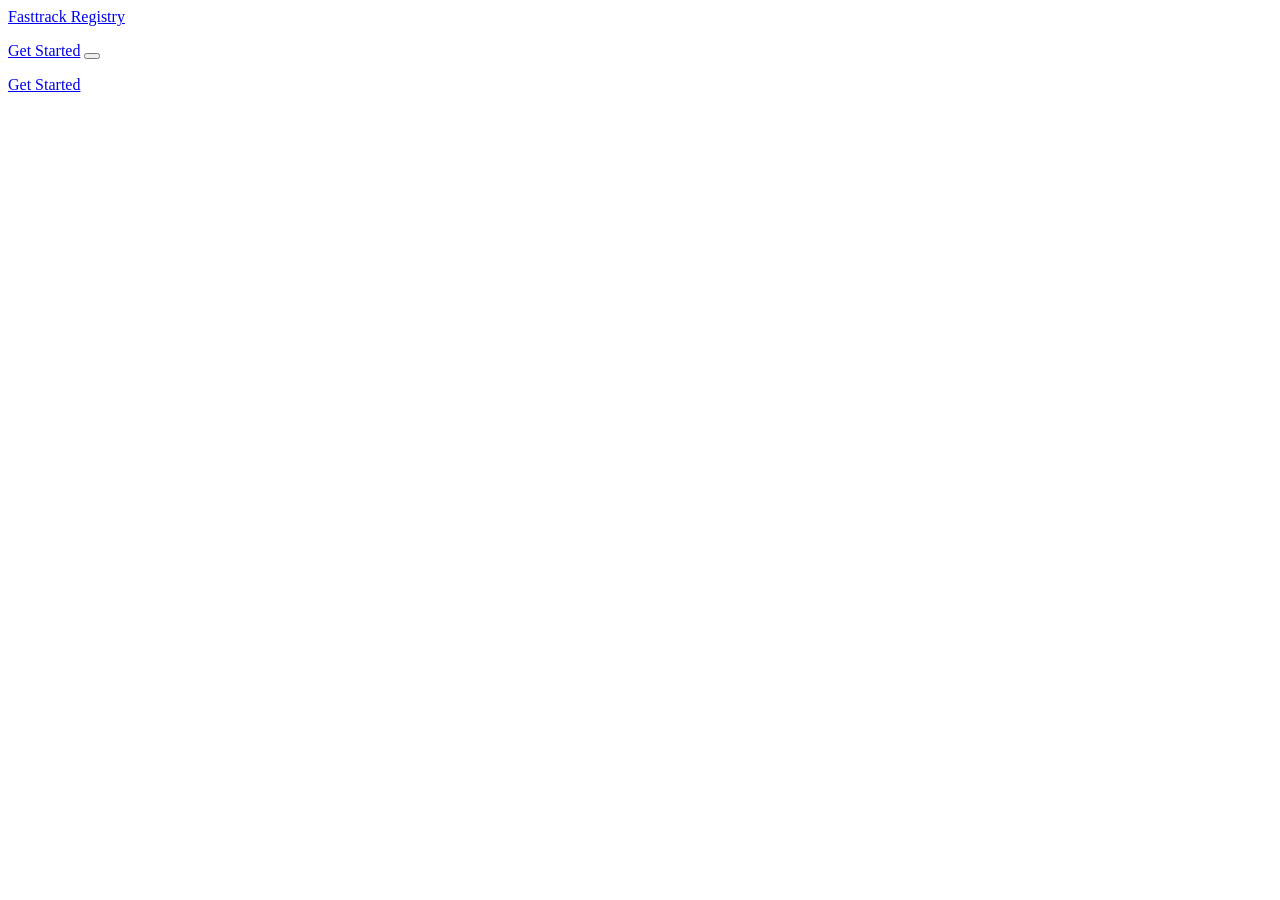
==== index.html @ fa268367 "Add files via upload" ====
<!DOCTYPE html>
<html lang="en">
<head>
  <meta charset="UTF-8" />
  <meta name="viewport" content="width=device-width, initial-scale=1.0" />
  <title>Fasttrack Registry — Business Registration Made Simple | Jamaica</title>
  <meta name="description" content="Jamaica's trusted partner for fast, accurate business registration and compliance filing. Company incorporation, business name registration, TRN, NIS and more." />

  <!-- Open Graph -->
  <meta property="og:type"        content="website" />
  <meta property="og:url"         content="https://fasttrackregistry.com/" />
  <meta property="og:title"       content="Fasttrack Registry — Business Registration Made Simple" />
  <meta property="og:description" content="Jamaica's trusted partner for fast, accurate business registration and compliance filing." />
  <meta property="og:image"       content="./assets/og-image.png" />

  <!-- Twitter Card -->
  <meta name="twitter:card"        content="summary_large_image" />
  <meta name="twitter:title"       content="Fasttrack Registry — Business Registration Made Simple" />
  <meta name="twitter:description" content="Jamaica's trusted partner for fast, accurate business registration and compliance filing." />

  <link rel="canonical" href="https://fasttrackregistry.com/" />
  <link rel="stylesheet" href="./css/style.css" />
</head>
<body data-page="index">

  <!-- ── Navigation ─────────────────────────────────────── -->
  <header data-nav role="banner">
    <div class="container nav__inner">
      <a href="./index.html" class="nav__logo" data-nav-logo aria-label="Fasttrack Registry home">
        Fasttrack <span>Registry</span>
      </a>

      <nav aria-label="Main navigation">
        <ul class="nav__links" data-nav-links></ul>
      </nav>

      <a href="./booking.html" class="btn btn--primary nav__cta" data-nav-cta>Get Started</a>

      <button
        class="nav__toggle"
        data-nav-toggle
        aria-label="Open menu"
        aria-expanded="false"
        aria-controls="mobile-menu"
      >
        <span></span><span></span><span></span>
      </button>
    </div>
  </header>

  <!-- Mobile menu -->
  <nav id="mobile-menu" data-nav-mobile aria-label="Mobile navigation">
    <ul data-nav-links></ul>
    <a href="./booking.html" class="btn btn--primary" data-nav-cta>Get Started</a>
  </nav>

  <main>

    <!-- ── Hero ──────────────────────────────────────────── -->
    <section class="hero" aria-labelledby="hero-heading">
      <div class="hero__bg" aria-hidden="true"></div>
      <div class="hero__pattern" aria-hidden="true"></div>
      <div class="container">
        <div class="hero__content">
          <p class="hero__eyebrow" data-hero-eyebrow></p>
          <h1 id="hero-heading">
            <span data-hero-headline></span>
            <span class="hero__headline-accent" data-hero-accent></span>
          </h1>
          <p class="hero__sub" data-hero-sub></p>
          <div class="hero__ctas">
            <a href="./booking.html" class="btn btn--primary btn--lg" data-hero-cta-primary></a>
            <a href="#services"      class="btn btn--ghost"            data-hero-cta-secondary></a>
          </div>
          <p class="hero__trust" data-hero-trust></p>
        </div>
      </div>
    </section>

    <!-- ── Trust Stats ────────────────────────────────────── -->
    <section class="trust-section" aria-labelledby="trust-heading">
      <div class="container text-center">
        <p class="section-label" data-trust-label></p>
        <h2 id="trust-heading" data-trust-heading></h2>
        <div class="stats-grid" data-trust-stats></div>
      </div>
    </section>

    <!-- ── Services ──────────────────────────────────────── -->
    <section class="services-section" id="services" aria-labelledby="services-heading">
      <div class="container">
        <div class="section-header text-center" data-reveal>
          <p class="section-label" data-services-label></p>
          <h2 id="services-heading" data-services-heading></h2>
          <p data-services-sub></p>
        </div>
        <div class="services-grid" data-services-grid></div>
      </div>
    </section>

    <!-- ── How It Works ───────────────────────────────────── -->
    <section class="how-section" id="how-it-works" aria-labelledby="how-heading">
      <div class="container">
        <div class="section-header text-center" data-reveal>
          <p class="section-label" data-how-label></p>
          <h2 id="how-heading" data-how-heading></h2>
          <p data-how-sub></p>
        </div>
        <div class="steps-container" data-how-steps></div>
      </div>
    </section>

    <!-- ── Pricing ────────────────────────────────────────── -->
    <section class="pricing-section" id="pricing" aria-labelledby="pricing-heading">
      <div class="container">
        <div class="section-header text-center" data-reveal>
          <p class="section-label" data-pricing-label></p>
          <h2 id="pricing-heading" data-pricing-heading></h2>
          <p data-pricing-sub></p>
        </div>
        <div class="pricing-grid" data-pricing-grid></div>
        <p class="pricing-note" data-pricing-note></p>
      </div>
    </section>

    <!-- ── FAQ ────────────────────────────────────────────── -->
    <section class="faq-section" id="faq" aria-labelledby="faq-heading">
      <div class="container">
        <div class="section-header text-center" data-reveal>
          <p class="section-label" data-faq-label></p>
          <h2 id="faq-heading" data-faq-heading></h2>
          <p data-faq-sub></p>
        </div>
        <div class="faq-list" data-faq-items></div>
      </div>
    </section>

    <!-- ── CTA Banner ─────────────────────────────────────── -->
    <section class="cta-banner" aria-labelledby="cta-heading" data-reveal>
      <div class="container">
        <h2 id="cta-heading" data-cta-heading></h2>
        <p data-cta-sub></p>
        <a href="./booking.html" class="btn btn--primary btn--lg" data-cta-btn></a>
      </div>
    </section>

  </main>

  <!-- ── Footer ────────────────────────────────────────────── -->
  <footer role="contentinfo">
    <div class="container">
      <div class="footer__inner">
        <div>
          <p class="footer__brand-name" data-footer-logo></p>
          <p class="footer__tagline" data-footer-tagline></p>
        </div>
        <nav aria-label="Footer navigation">
          <ul class="footer__links" data-footer-links></ul>
        </nav>
        <div class="footer__contact">
          <a href="#" data-footer-email-link>
            <span data-footer-email></span>
          </a>
          <a href="#" data-footer-whatsapp-link target="_blank" rel="noopener">
            <span data-footer-whatsapp></span>
          </a>
        </div>
      </div>
      <p class="footer__bottom" data-footer-legal></p>
    </div>
  </footer>

  <script src="./js/config.js" defer></script>
  <script src="./js/router.js" defer></script>
  <script src="./js/main.js"   defer></script>
</body>
</html>
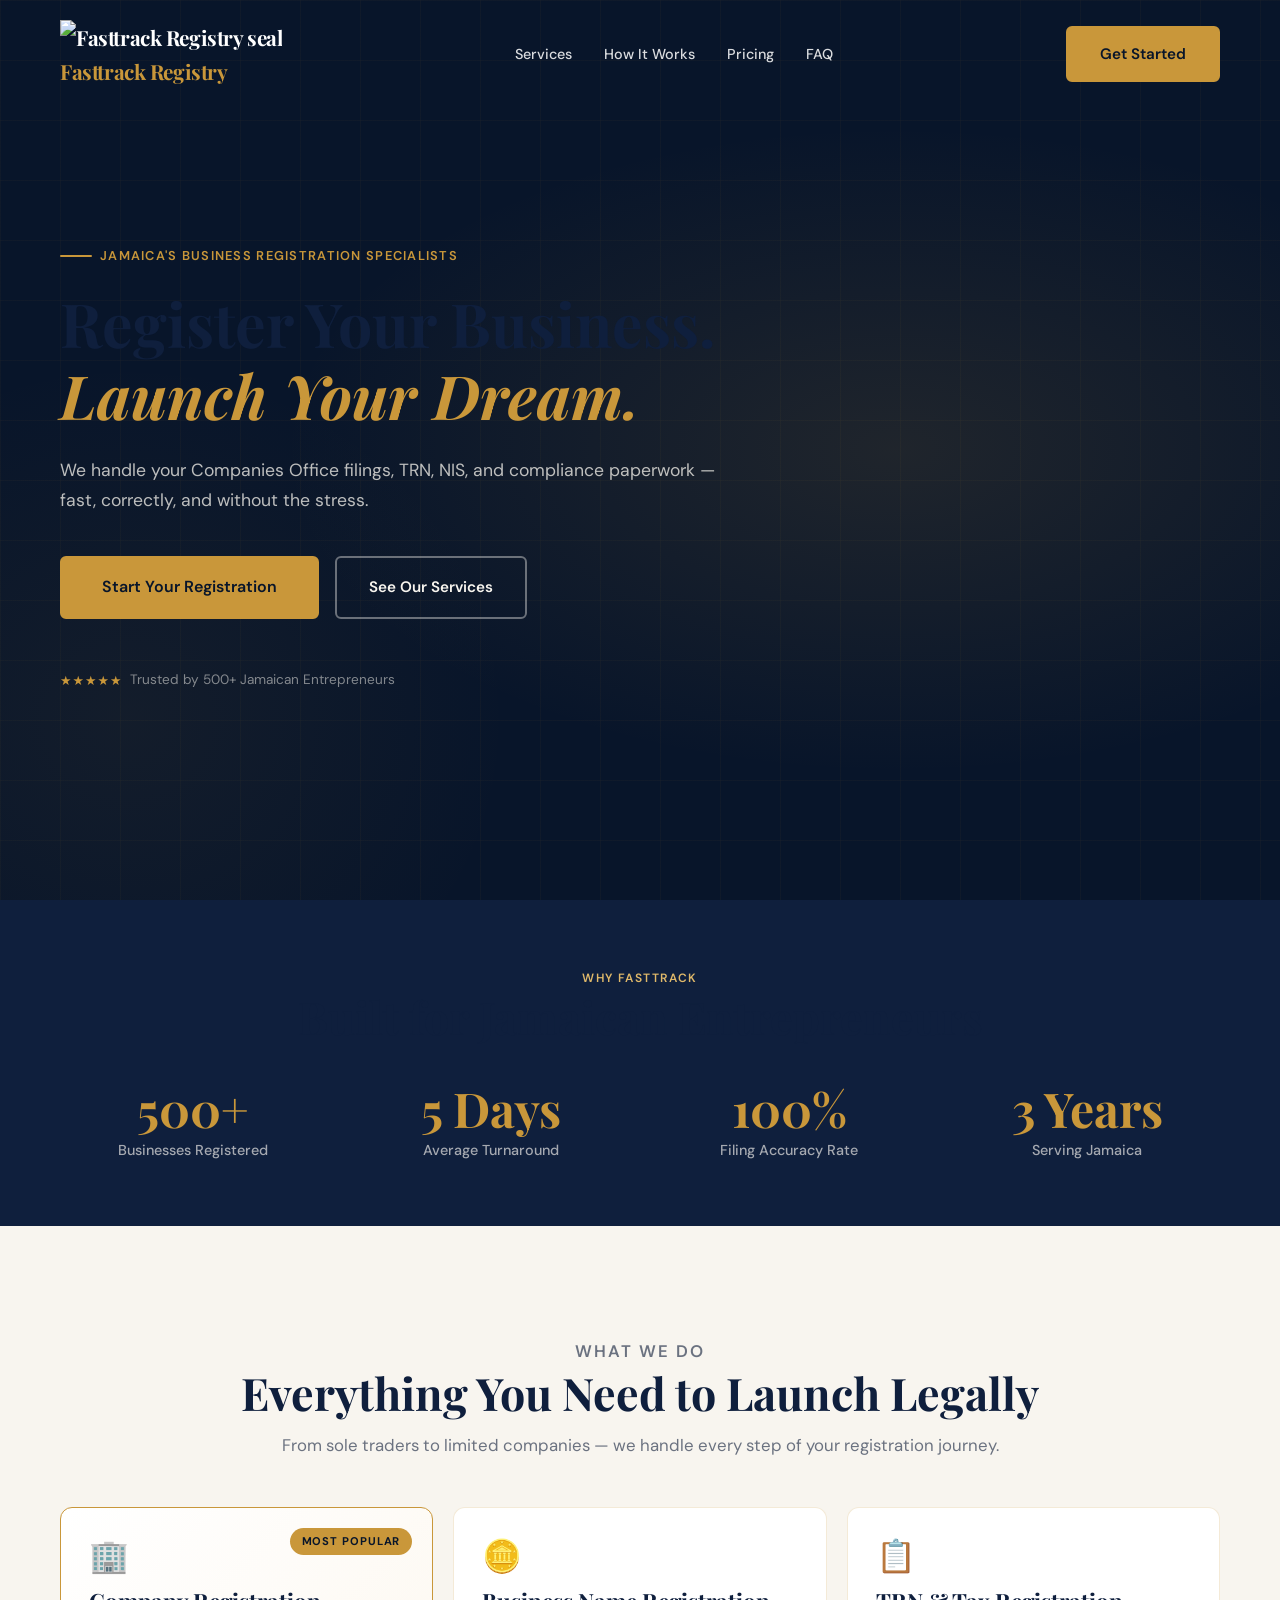
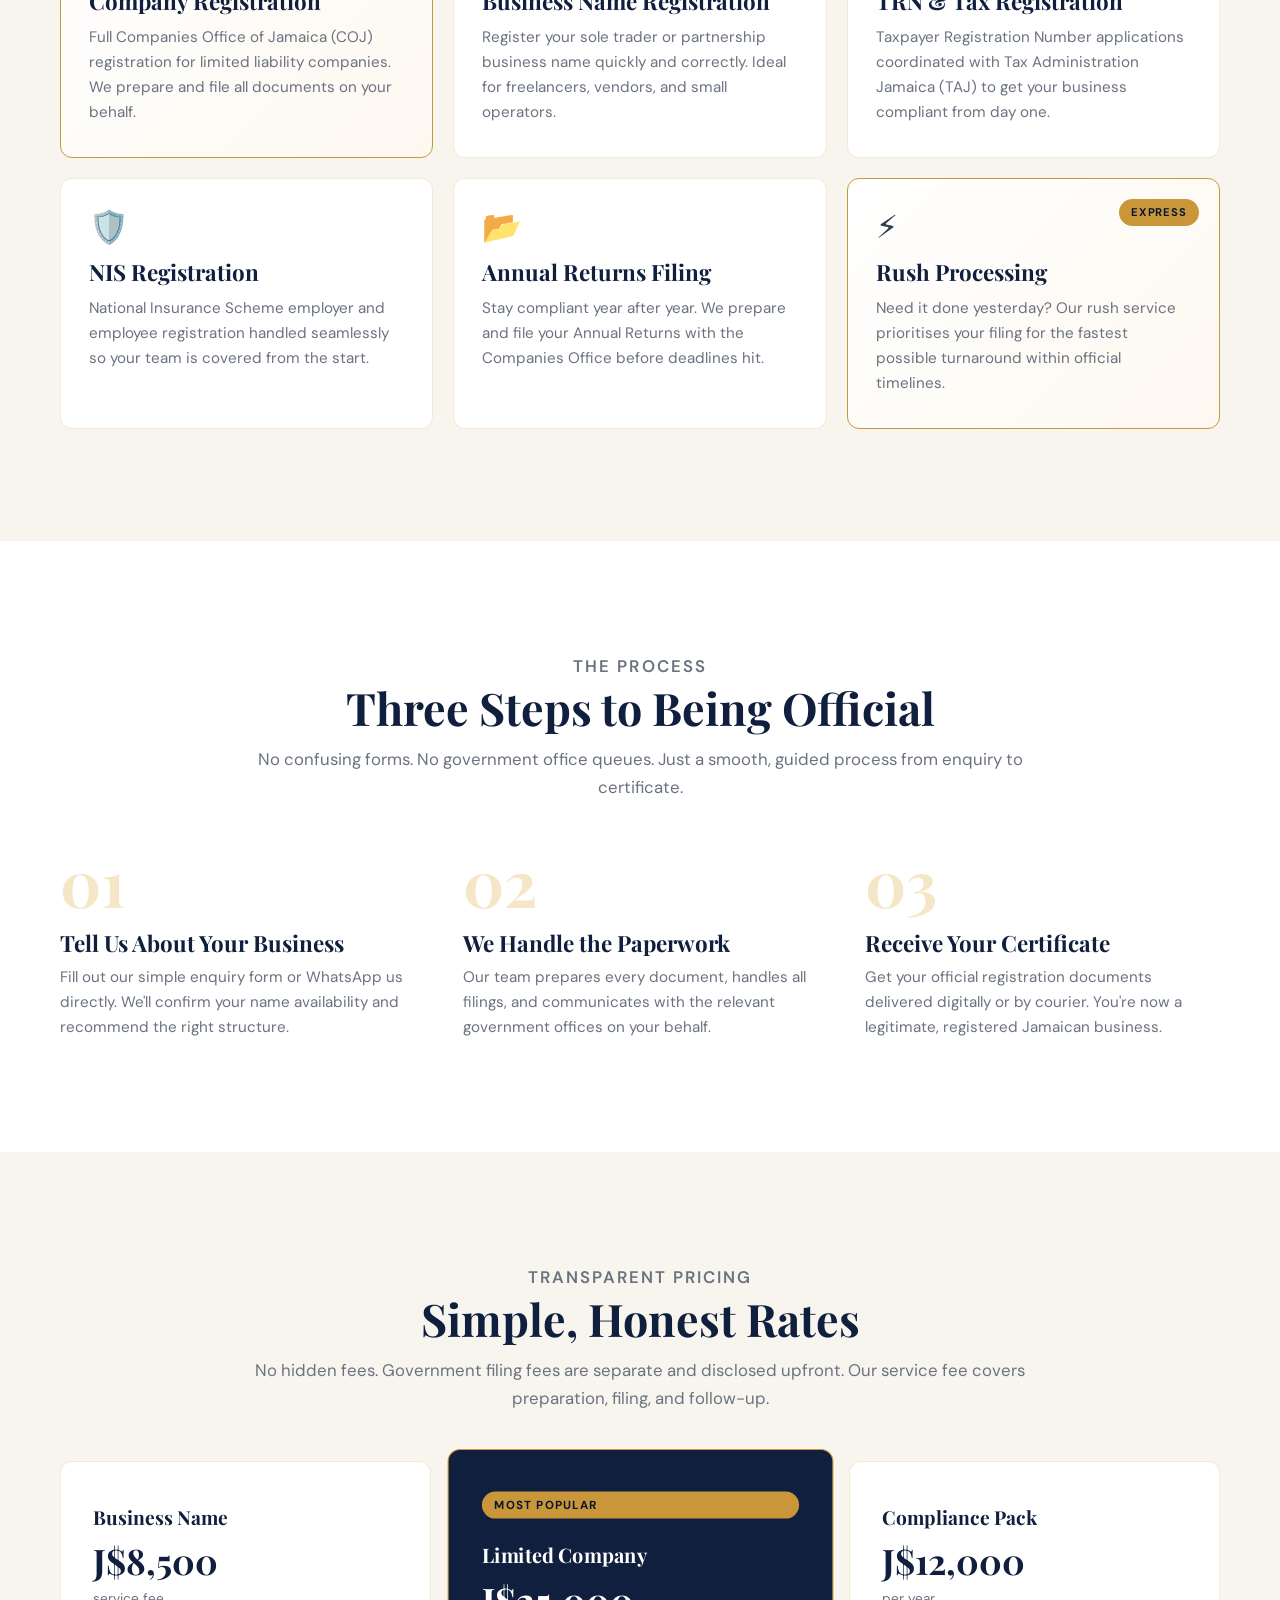
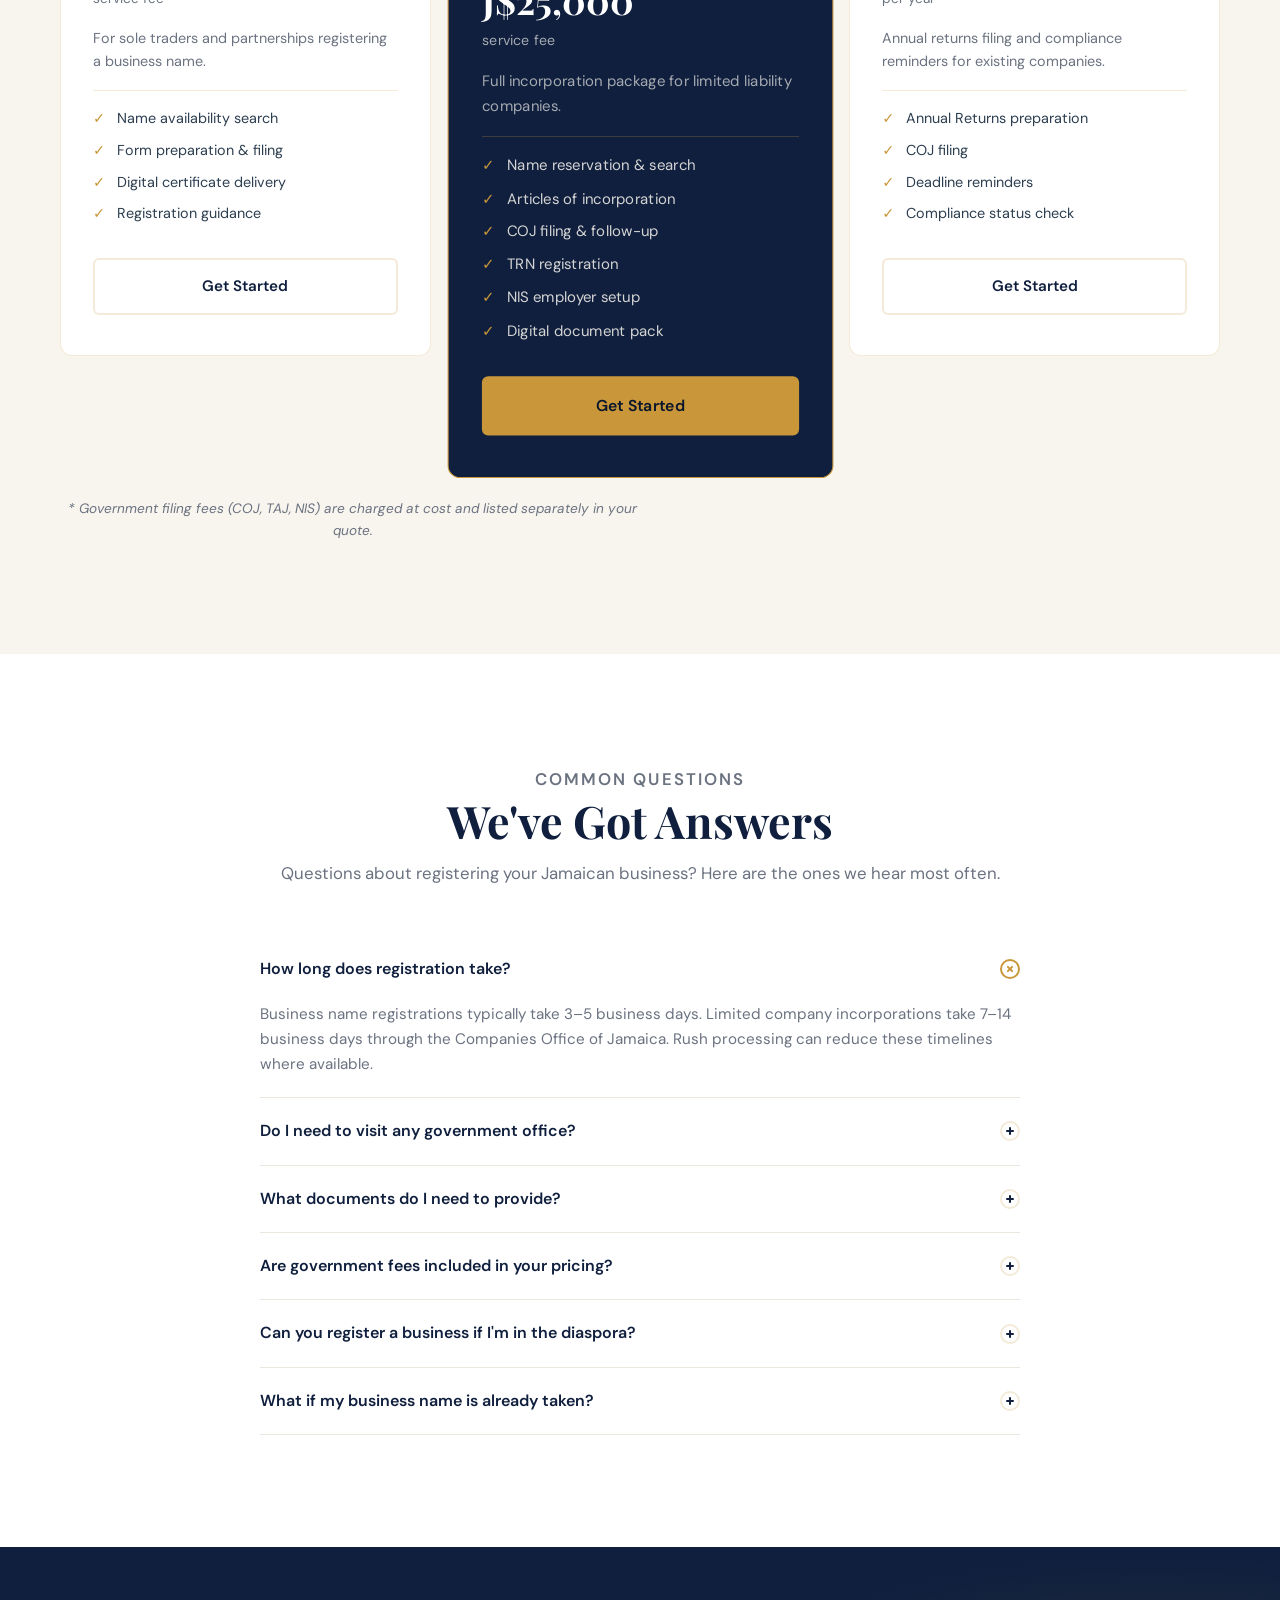
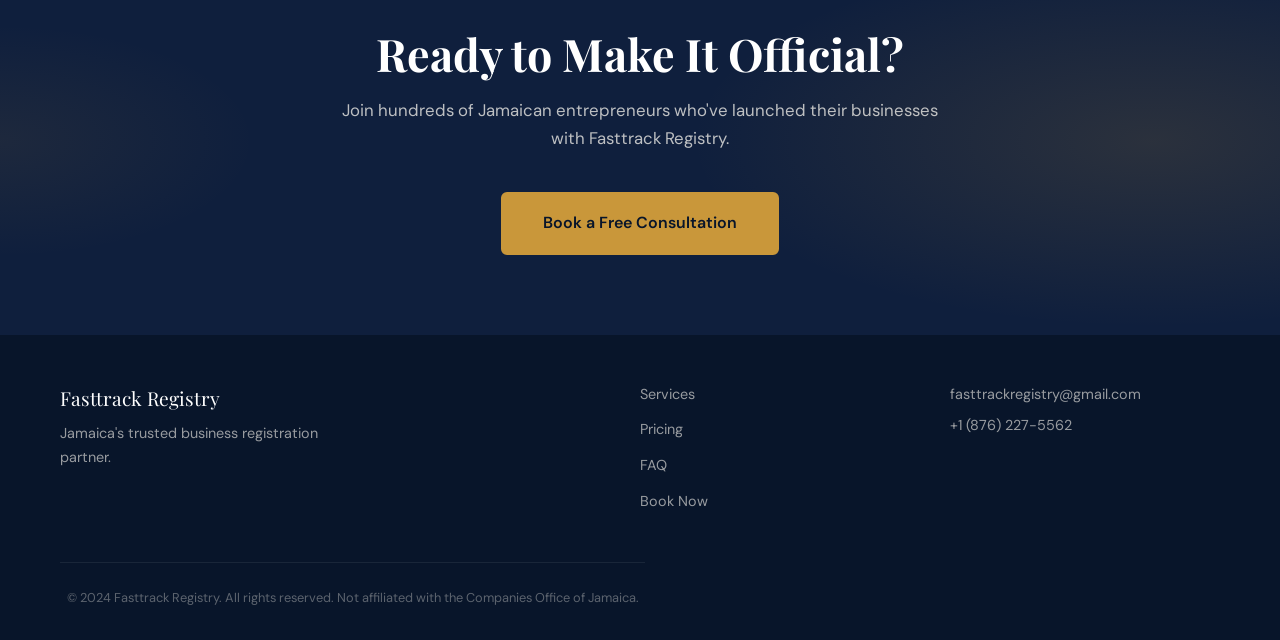
==== commit c3bfb904: "Add files via upload" ====
--- a/index.html
+++ b/index.html
@@ -26,8 +26,9 @@
   <!-- ── Navigation ─────────────────────────────────────── -->
   <header data-nav role="banner">
     <div class="container nav__inner">
-      <a href="./index.html" class="nav__logo" data-nav-logo aria-label="Fasttrack Registry home">
-        Fasttrack <span>Registry</span>
+      <a href="./index.html" class="nav__logo" aria-label="Fasttrack Registry home">
+        <img src="./assets/logo.svg" alt="Fasttrack Registry seal" class="nav__logo-img"/>
+        <span data-nav-logo>Fasttrack <span>Registry</span></span>
       </a>
 
       <nav aria-label="Main navigation">
@@ -170,7 +171,7 @@
     </div>
   </footer>
 
-  <script src="./js/config.js" defer></script>
+  <script src="./js/config.js"></script>
   <script src="./js/router.js" defer></script>
   <script src="./js/main.js"   defer></script>
 </body>
--- a/css/style.css
+++ b/css/style.css
@@ -0,0 +1,877 @@
+/* ============================================================
+   FASTTRACK REGISTRY — STYLE.CSS
+   Mobile-first. All variables in :root.
+   ============================================================ */
+
+/* ── Google Fonts ─────────────────────────────────────────── */
+@import url('https://fonts.googleapis.com/css2?family=Playfair+Display:ital,wght@0,600;0,700;1,600&family=DM+Sans:wght@300;400;500;600&display=swap');
+
+/* ── Variables ────────────────────────────────────────────── */
+:root {
+  --navy:        #0f1f3d;
+  --navy-light:  #1a3360;
+  --navy-deep:   #08152a;
+  --gold:        #c9973a;
+  --gold-light:  #e0b96a;
+  --gold-pale:   #f5e6c8;
+  --cream:       #f8f5ef;
+  --cream-dark:  #ede8de;
+  --white:       #ffffff;
+  --text-body:   #2c3e50;
+  --text-muted:  #6b7280;
+  --border:      rgba(201, 151, 58, 0.2);
+
+  --font-display: 'Playfair Display', Georgia, serif;
+  --font-body:    'DM Sans', system-ui, sans-serif;
+
+  --radius-sm:   6px;
+  --radius-md:   12px;
+  --radius-lg:   20px;
+  --radius-xl:   32px;
+
+  --shadow-sm:   0 2px 8px rgba(15, 31, 61, 0.08);
+  --shadow-md:   0 4px 20px rgba(15, 31, 61, 0.12);
+  --shadow-lg:   0 12px 40px rgba(15, 31, 61, 0.18);
+
+  --transition:  0.25s ease;
+  --max-width:   1200px;
+  --section-pad: 5rem 1.25rem;
+}
+
+/* ── Reset ────────────────────────────────────────────────── */
+*, *::before, *::after { box-sizing: border-box; margin: 0; padding: 0; }
+html { scroll-behavior: smooth; -webkit-text-size-adjust: 100%; }
+body {
+  font-family: var(--font-body);
+  color: var(--text-body);
+  background: var(--white);
+  line-height: 1.65;
+  font-size: 1rem;
+  overflow-x: hidden;
+}
+img, svg { display: block; max-width: 100%; }
+a { color: inherit; text-decoration: none; }
+button { cursor: pointer; font-family: inherit; }
+ul, ol { list-style: none; }
+details > summary { cursor: pointer; list-style: none; }
+details > summary::-webkit-details-marker { display: none; }
+
+/* ── Typography ───────────────────────────────────────────── */
+h1, h2, h3, h4 {
+  font-family: var(--font-display);
+  line-height: 1.2;
+  color: var(--navy);
+}
+h1 { font-size: clamp(2.2rem, 6vw, 3.8rem); }
+h2 { font-size: clamp(1.8rem, 4vw, 2.8rem); }
+h3 { font-size: clamp(1.1rem, 2.5vw, 1.4rem); }
+p  { max-width: 65ch; }
+
+/* ── Utilities ────────────────────────────────────────────── */
+.container {
+  width: 100%;
+  max-width: var(--max-width);
+  margin: 0 auto;
+  padding: 0 1.25rem;
+}
+.section-label {
+  display: inline-block;
+  font-size: 0.75rem;
+  font-weight: 600;
+  letter-spacing: 0.12em;
+  text-transform: uppercase;
+  color: var(--gold);
+  margin-bottom: 0.75rem;
+}
+.text-center { text-align: center; }
+.text-center p { margin: 0 auto; }
+.visually-hidden {
+  position: absolute; width: 1px; height: 1px;
+  overflow: hidden; clip: rect(0,0,0,0); white-space: nowrap;
+}
+
+/* ── Buttons ──────────────────────────────────────────────── */
+.btn {
+  display: inline-flex;
+  align-items: center;
+  justify-content: center;
+  gap: 0.5rem;
+  padding: 0.85rem 2rem;
+  border-radius: var(--radius-sm);
+  font-family: var(--font-body);
+  font-size: 0.95rem;
+  font-weight: 600;
+  border: 2px solid transparent;
+  transition: background var(--transition), color var(--transition),
+              border-color var(--transition), transform var(--transition),
+              box-shadow var(--transition);
+  white-space: nowrap;
+  cursor: pointer;
+}
+.btn:focus-visible {
+  outline: 3px solid var(--gold);
+  outline-offset: 3px;
+}
+.btn--primary {
+  background: var(--gold);
+  color: var(--navy-deep);
+  border-color: var(--gold);
+}
+.btn--primary:hover {
+  background: var(--gold-light);
+  border-color: var(--gold-light);
+  transform: translateY(-2px);
+  box-shadow: 0 6px 20px rgba(201, 151, 58, 0.35);
+}
+.btn--outline {
+  background: transparent;
+  color: var(--navy);
+  border-color: var(--border);
+}
+.btn--outline:hover {
+  border-color: var(--gold);
+  color: var(--gold);
+  transform: translateY(-2px);
+}
+.btn--ghost {
+  background: transparent;
+  color: var(--cream);
+  border-color: rgba(248, 245, 239, 0.4);
+}
+.btn--ghost:hover {
+  background: rgba(248, 245, 239, 0.1);
+  border-color: var(--cream);
+}
+.btn--lg {
+  padding: 1rem 2.5rem;
+  font-size: 1rem;
+}
+
+/* ── Badge ────────────────────────────────────────────────── */
+.badge {
+  display: inline-block;
+  padding: 0.25rem 0.75rem;
+  background: var(--gold);
+  color: var(--navy-deep);
+  font-size: 0.7rem;
+  font-weight: 700;
+  letter-spacing: 0.08em;
+  text-transform: uppercase;
+  border-radius: 100px;
+  margin-bottom: 1rem;
+}
+
+/* ── Check mark ───────────────────────────────────────────── */
+.check {
+  color: var(--gold);
+  font-weight: 700;
+  margin-right: 0.5rem;
+}
+
+/* ── Scroll Reveal ────────────────────────────────────────── */
+[data-reveal] {
+  opacity: 0;
+  transform: translateY(24px);
+  transition: opacity 0.6s ease, transform 0.6s ease;
+}
+[data-reveal].is-visible {
+  opacity: 1;
+  transform: translateY(0);
+}
+[data-reveal][data-delay="1"] { transition-delay: 0.1s; }
+[data-reveal][data-delay="2"] { transition-delay: 0.2s; }
+[data-reveal][data-delay="3"] { transition-delay: 0.3s; }
+[data-reveal][data-delay="4"] { transition-delay: 0.4s; }
+[data-reveal][data-delay="5"] { transition-delay: 0.5s; }
+
+/* ============================================================
+   NAV
+   ============================================================ */
+[data-nav] {
+  position: fixed;
+  top: 0; left: 0; right: 0;
+  z-index: 1000;
+  background: transparent;
+  padding: 1.25rem 0;
+  transition: background var(--transition), box-shadow var(--transition), padding var(--transition);
+}
+[data-nav].is-scrolled {
+  background: rgba(15, 31, 61, 0.97);
+  backdrop-filter: blur(12px);
+  -webkit-backdrop-filter: blur(12px);
+  box-shadow: 0 2px 20px rgba(0,0,0,0.2);
+  padding: 0.9rem 0;
+}
+.nav__inner {
+  display: flex;
+  align-items: center;
+  justify-content: space-between;
+  gap: 2rem;
+}
+.nav__logo {
+  font-family: var(--font-display);
+  font-size: 1.3rem;
+  font-weight: 700;
+  color: var(--white);
+  letter-spacing: -0.02em;
+  flex-shrink: 0;
+}
+.nav__logo span { color: var(--gold); }
+.nav__links {
+  display: none;
+  align-items: center;
+  gap: 2rem;
+}
+.nav__links a {
+  color: rgba(255,255,255,0.85);
+  font-size: 0.9rem;
+  font-weight: 500;
+  transition: color var(--transition);
+}
+.nav__links a:hover { color: var(--gold); }
+.nav__cta { display: none; }
+.nav__toggle {
+  display: flex;
+  flex-direction: column;
+  gap: 5px;
+  background: none;
+  border: none;
+  padding: 4px;
+  cursor: pointer;
+}
+.nav__toggle span {
+  display: block;
+  width: 24px;
+  height: 2px;
+  background: var(--white);
+  border-radius: 2px;
+  transition: transform var(--transition), opacity var(--transition);
+}
+.nav__toggle.is-active span:nth-child(1) { transform: translateY(7px) rotate(45deg); }
+.nav__toggle.is-active span:nth-child(2) { opacity: 0; }
+.nav__toggle.is-active span:nth-child(3) { transform: translateY(-7px) rotate(-45deg); }
+
+/* Mobile menu */
+[data-nav-mobile] {
+  position: fixed;
+  top: 0; left: 0; right: 0;
+  background: var(--navy-deep);
+  padding: 5rem 1.5rem 2rem;
+  transform: translateY(-110%);
+  transition: transform 0.35s cubic-bezier(0.4, 0, 0.2, 1);
+  z-index: 999;
+  box-shadow: var(--shadow-lg);
+}
+[data-nav-mobile].is-open { transform: translateY(0); }
+[data-nav-mobile] ul {
+  display: flex;
+  flex-direction: column;
+  gap: 0;
+  margin-bottom: 2rem;
+}
+[data-nav-mobile] ul li a {
+  display: block;
+  padding: 1rem 0;
+  color: var(--cream);
+  font-size: 1.1rem;
+  font-weight: 500;
+  border-bottom: 1px solid rgba(255,255,255,0.08);
+  transition: color var(--transition), padding-left var(--transition);
+}
+[data-nav-mobile] ul li a:hover {
+  color: var(--gold);
+  padding-left: 0.5rem;
+}
+[data-nav-mobile] .btn { width: 100%; }
+
+/* Nav on non-hero pages (booking, etc.) */
+body[data-page="booking"] [data-nav],
+body[data-page="booking"] [data-nav].is-scrolled {
+  background: rgba(15, 31, 61, 0.97);
+  backdrop-filter: blur(12px);
+  -webkit-backdrop-filter: blur(12px);
+  box-shadow: 0 2px 20px rgba(0,0,0,0.2);
+}
+
+@media (min-width: 768px) {
+  .nav__links { display: flex; }
+  .nav__cta   { display: inline-flex; }
+  .nav__toggle { display: none; }
+  [data-nav-mobile] { display: none; }
+}
+
+/* ============================================================
+   HERO
+   ============================================================ */
+.hero {
+  position: relative;
+  min-height: 100vh;
+  display: flex;
+  align-items: center;
+  background: var(--navy-deep);
+  overflow: hidden;
+  padding: 7rem 0 4rem;
+}
+.hero__bg {
+  position: absolute;
+  inset: 0;
+  background:
+    radial-gradient(ellipse 80% 60% at 70% 50%, rgba(201,151,58,0.12) 0%, transparent 60%),
+    radial-gradient(ellipse 60% 80% at 10% 80%, rgba(201,151,58,0.06) 0%, transparent 50%);
+}
+.hero__pattern {
+  position: absolute;
+  inset: 0;
+  background-image:
+    linear-gradient(rgba(201,151,58,0.04) 1px, transparent 1px),
+    linear-gradient(90deg, rgba(201,151,58,0.04) 1px, transparent 1px);
+  background-size: 60px 60px;
+}
+.hero__content {
+  position: relative;
+  z-index: 2;
+  max-width: 720px;
+}
+.hero__eyebrow {
+  display: inline-flex;
+  align-items: center;
+  gap: 0.5rem;
+  font-size: 0.8rem;
+  font-weight: 600;
+  letter-spacing: 0.1em;
+  text-transform: uppercase;
+  color: var(--gold);
+  margin-bottom: 1.25rem;
+}
+.hero__eyebrow::before {
+  content: '';
+  display: inline-block;
+  width: 32px;
+  height: 2px;
+  background: var(--gold);
+  border-radius: 2px;
+}
+.hero__headline {
+  color: var(--white);
+  margin-bottom: 0.25rem;
+}
+.hero__headline-accent {
+  color: var(--gold);
+  display: block;
+  font-style: italic;
+}
+.hero__sub {
+  color: rgba(248, 245, 239, 0.75);
+  font-size: 1.1rem;
+  max-width: 55ch;
+  margin: 1.5rem 0 2.5rem;
+  line-height: 1.7;
+}
+.hero__ctas {
+  display: flex;
+  flex-wrap: wrap;
+  gap: 1rem;
+  margin-bottom: 3rem;
+}
+.hero__trust {
+  display: inline-flex;
+  align-items: center;
+  gap: 0.5rem;
+  color: rgba(248,245,239,0.5);
+  font-size: 0.85rem;
+}
+.hero__trust::before {
+  content: '★★★★★';
+  color: var(--gold);
+  font-size: 0.8rem;
+  letter-spacing: 1px;
+}
+
+/* ============================================================
+   SECTION: SHARED
+   ============================================================ */
+section { padding: var(--section-pad); }
+.section-header { margin-bottom: 3rem; }
+.section-header h2 { margin-bottom: 0.75rem; }
+.section-header p { color: var(--text-muted); font-size: 1.05rem; }
+
+/* ============================================================
+   TRUST STATS
+   ============================================================ */
+.trust-section {
+  background: var(--navy);
+  padding: 4rem 1.25rem;
+}
+.trust-section .section-label { color: var(--gold-light); }
+.trust-section .section-header h2 { color: var(--white); }
+.stats-grid {
+  display: grid;
+  grid-template-columns: repeat(2, 1fr);
+  gap: 2rem;
+  margin-top: 2.5rem;
+}
+.stat { text-align: center; }
+.stat__value {
+  font-family: var(--font-display);
+  font-size: clamp(2rem, 5vw, 3rem);
+  font-weight: 700;
+  color: var(--gold);
+  line-height: 1;
+  margin-bottom: 0.4rem;
+}
+.stat__label {
+  color: rgba(248,245,239,0.65);
+  font-size: 0.9rem;
+  font-weight: 500;
+}
+
+@media (min-width: 640px) {
+  .stats-grid { grid-template-columns: repeat(4, 1fr); }
+}
+
+/* ============================================================
+   SERVICES
+   ============================================================ */
+.services-section { background: var(--cream); }
+.services-grid {
+  display: grid;
+  grid-template-columns: 1fr;
+  gap: 1.25rem;
+}
+.service-card {
+  position: relative;
+  background: var(--white);
+  border-radius: var(--radius-md);
+  padding: 2rem 1.75rem;
+  border: 1px solid var(--border);
+  transition: transform var(--transition), box-shadow var(--transition);
+}
+.service-card:hover {
+  transform: translateY(-4px);
+  box-shadow: var(--shadow-md);
+}
+.service-card--featured {
+  border-color: var(--gold);
+  background: linear-gradient(135deg, #fff 0%, #fdf8f0 100%);
+}
+.service-card__icon {
+  font-size: 2rem;
+  margin-bottom: 1rem;
+  line-height: 1;
+}
+.service-card__title {
+  color: var(--navy);
+  margin-bottom: 0.6rem;
+}
+.service-card__desc {
+  color: var(--text-muted);
+  font-size: 0.95rem;
+  max-width: none;
+}
+.service-card .badge { position: absolute; top: 1.25rem; right: 1.25rem; }
+
+@media (min-width: 640px) {
+  .services-grid { grid-template-columns: repeat(2, 1fr); }
+}
+@media (min-width: 1024px) {
+  .services-grid { grid-template-columns: repeat(3, 1fr); }
+}
+
+/* ============================================================
+   HOW IT WORKS
+   ============================================================ */
+.how-section { background: var(--white); }
+.steps-container {
+  display: grid;
+  grid-template-columns: 1fr;
+  gap: 2rem;
+  margin-top: 1rem;
+}
+.step {
+  display: flex;
+  gap: 1.5rem;
+  align-items: flex-start;
+}
+.step__number {
+  font-family: var(--font-display);
+  font-size: 3rem;
+  font-weight: 700;
+  color: var(--gold-pale);
+  line-height: 1;
+  min-width: 3.5rem;
+  user-select: none;
+}
+.step__title {
+  color: var(--navy);
+  margin-bottom: 0.5rem;
+}
+.step__desc {
+  color: var(--text-muted);
+  font-size: 0.95rem;
+  max-width: none;
+}
+
+@media (min-width: 768px) {
+  .steps-container {
+    grid-template-columns: repeat(3, 1fr);
+    gap: 3rem;
+  }
+  .step { flex-direction: column; gap: 1rem; }
+  .step__number { font-size: 4rem; }
+}
+
+/* ============================================================
+   PRICING
+   ============================================================ */
+.pricing-section { background: var(--cream); }
+.pricing-note {
+  font-size: 0.85rem;
+  color: var(--text-muted);
+  margin-top: 2rem;
+  font-style: italic;
+  text-align: center;
+}
+.pricing-grid {
+  display: grid;
+  grid-template-columns: 1fr;
+  gap: 1.5rem;
+}
+.pricing-card {
+  position: relative;
+  background: var(--white);
+  border-radius: var(--radius-md);
+  padding: 2.5rem 2rem;
+  border: 1px solid var(--border);
+  display: flex;
+  flex-direction: column;
+  gap: 0.5rem;
+  transition: transform var(--transition), box-shadow var(--transition);
+}
+.pricing-card:hover { transform: translateY(-4px); box-shadow: var(--shadow-md); }
+.pricing-card--featured {
+  border-color: var(--gold);
+  background: var(--navy);
+  color: var(--cream);
+}
+.pricing-card--featured h3,
+.pricing-card--featured .pricing-card__name,
+.pricing-card--featured .pricing-card__price { color: var(--white); }
+.pricing-card--featured .pricing-card__period,
+.pricing-card--featured .pricing-card__desc { color: rgba(248,245,239,0.65); }
+.pricing-card--featured .pricing-card__features li { color: rgba(248,245,239,0.85); }
+.pricing-card--featured .check { color: var(--gold); }
+.pricing-card .badge { margin-bottom: 0.75rem; }
+.pricing-card__name {
+  font-family: var(--font-display);
+  font-size: 1.2rem;
+  font-weight: 700;
+  color: var(--navy);
+}
+.pricing-card__price {
+  font-family: var(--font-display);
+  font-size: 2.2rem;
+  font-weight: 700;
+  color: var(--navy);
+  line-height: 1.1;
+}
+.pricing-card__period {
+  font-size: 0.85rem;
+  color: var(--text-muted);
+  margin-bottom: 0.5rem;
+}
+.pricing-card__desc {
+  font-size: 0.9rem;
+  color: var(--text-muted);
+  padding-bottom: 1rem;
+  border-bottom: 1px solid var(--border);
+  margin-bottom: 0.5rem;
+  max-width: none;
+}
+.pricing-card--featured .pricing-card__desc {
+  border-color: rgba(201,151,58,0.25);
+}
+.pricing-card__features {
+  flex: 1;
+  display: flex;
+  flex-direction: column;
+  gap: 0.5rem;
+  margin-bottom: 1.5rem;
+}
+.pricing-card__features li {
+  font-size: 0.9rem;
+  color: var(--text-body);
+  display: flex;
+  align-items: baseline;
+  gap: 0.25rem;
+}
+.pricing-card .btn { margin-top: auto; }
+
+@media (min-width: 768px) {
+  .pricing-grid { grid-template-columns: repeat(3, 1fr); align-items: start; }
+  .pricing-card--featured { transform: scale(1.04); }
+  .pricing-card--featured:hover { transform: scale(1.04) translateY(-4px); }
+}
+
+/* ============================================================
+   FAQ
+   ============================================================ */
+.faq-section { background: var(--white); }
+.faq-list {
+  max-width: 760px;
+  margin: 0 auto;
+}
+.faq-item {
+  border-bottom: 1px solid var(--cream-dark);
+}
+.faq-item__q {
+  display: flex;
+  align-items: center;
+  justify-content: space-between;
+  gap: 1rem;
+  padding: 1.25rem 0;
+  font-weight: 600;
+  font-size: 1rem;
+  color: var(--navy);
+  transition: color var(--transition);
+}
+.faq-item__q:hover { color: var(--gold); }
+.faq-item__icon {
+  width: 20px;
+  height: 20px;
+  flex-shrink: 0;
+  position: relative;
+  border: 2px solid var(--border);
+  border-radius: 50%;
+  transition: border-color var(--transition), transform var(--transition);
+}
+.faq-item__icon::before,
+.faq-item__icon::after {
+  content: '';
+  position: absolute;
+  top: 50%;
+  left: 50%;
+  background: var(--navy);
+  border-radius: 2px;
+  transition: transform var(--transition), background var(--transition);
+}
+.faq-item__icon::before { width: 8px; height: 2px; transform: translate(-50%, -50%); }
+.faq-item__icon::after  { width: 2px; height: 8px; transform: translate(-50%, -50%); }
+details[open] .faq-item__icon { border-color: var(--gold); transform: rotate(45deg); }
+details[open] .faq-item__icon::before,
+details[open] .faq-item__icon::after { background: var(--gold); }
+.faq-item__a {
+  overflow: hidden;
+}
+.faq-item__a p {
+  padding: 0 0 1.25rem;
+  color: var(--text-muted);
+  font-size: 0.95rem;
+  max-width: none;
+}
+
+/* ============================================================
+   CTA BANNER
+   ============================================================ */
+.cta-banner {
+  background: var(--navy);
+  background-image:
+    radial-gradient(ellipse 60% 80% at 90% 50%, rgba(201,151,58,0.15) 0%, transparent 60%),
+    radial-gradient(ellipse 40% 60% at 0% 50%, rgba(201,151,58,0.08) 0%, transparent 50%);
+  padding: 5rem 1.25rem;
+  text-align: center;
+}
+.cta-banner h2 { color: var(--white); margin-bottom: 1rem; }
+.cta-banner p { color: rgba(248,245,239,0.75); max-width: 50ch; margin: 0 auto 2.5rem; font-size: 1.05rem; }
+
+/* ============================================================
+   FOOTER
+   ============================================================ */
+footer {
+  background: var(--navy-deep);
+  padding: 3rem 1.25rem 2rem;
+  color: rgba(248,245,239,0.6);
+  font-size: 0.9rem;
+}
+.footer__inner {
+  display: grid;
+  grid-template-columns: 1fr;
+  gap: 2.5rem;
+}
+.footer__brand-name {
+  font-family: var(--font-display);
+  font-size: 1.2rem;
+  color: var(--white);
+  margin-bottom: 0.5rem;
+}
+.footer__tagline { max-width: 28ch; }
+.footer__links {
+  display: flex;
+  flex-direction: column;
+  gap: 0.75rem;
+}
+.footer__links a {
+  color: rgba(248,245,239,0.6);
+  transition: color var(--transition);
+}
+.footer__links a:hover { color: var(--gold); }
+.footer__contact { display: flex; flex-direction: column; gap: 0.5rem; }
+.footer__contact a {
+  color: rgba(248,245,239,0.6);
+  transition: color var(--transition);
+}
+.footer__contact a:hover { color: var(--gold); }
+.footer__bottom {
+  margin-top: 3rem;
+  padding-top: 1.5rem;
+  border-top: 1px solid rgba(255,255,255,0.07);
+  font-size: 0.8rem;
+  color: rgba(248,245,239,0.35);
+  text-align: center;
+}
+
+@media (min-width: 640px) {
+  .footer__inner { grid-template-columns: 2fr 1fr 1fr; }
+}
+
+/* ============================================================
+   BOOKING PAGE
+   ============================================================ */
+.booking-hero {
+  background: var(--navy);
+  background-image:
+    radial-gradient(ellipse 70% 60% at 80% 40%, rgba(201,151,58,0.12) 0%, transparent 60%);
+  padding: 8rem 1.25rem 4rem;
+  text-align: center;
+}
+.booking-hero .section-label { color: var(--gold-light); }
+.booking-hero h1 { color: var(--white); }
+.booking-hero p { color: rgba(248,245,239,0.75); margin: 1rem auto 0; font-size: 1.05rem; }
+.booking-section {
+  padding: 4rem 1.25rem 6rem;
+  background: var(--cream);
+}
+.contact-options {
+  display: grid;
+  grid-template-columns: 1fr;
+  gap: 1.5rem;
+  max-width: 700px;
+  margin: 0 auto 3rem;
+}
+.contact-card {
+  background: var(--white);
+  border-radius: var(--radius-md);
+  padding: 2.5rem 2rem;
+  border: 1px solid var(--border);
+  text-align: center;
+  transition: transform var(--transition), box-shadow var(--transition);
+}
+.contact-card:hover { transform: translateY(-4px); box-shadow: var(--shadow-md); }
+.contact-card__icon {
+  font-size: 2.5rem;
+  margin-bottom: 1rem;
+  line-height: 1;
+}
+.contact-card__title {
+  color: var(--navy);
+  margin-bottom: 0.6rem;
+}
+.contact-card__desc {
+  color: var(--text-muted);
+  font-size: 0.95rem;
+  margin-bottom: 1.5rem;
+  max-width: none;
+}
+.booking-reassurances {
+  max-width: 500px;
+  margin: 0 auto;
+  background: var(--white);
+  border-radius: var(--radius-md);
+  padding: 2rem;
+  border: 1px solid var(--border);
+}
+.booking-reassurances h3 {
+  color: var(--navy);
+  margin-bottom: 1rem;
+  font-size: 1rem;
+  text-align: center;
+}
+.booking-reassurances ul {
+  display: flex;
+  flex-direction: column;
+  gap: 0.6rem;
+}
+.booking-reassurances li {
+  display: flex;
+  align-items: center;
+  font-size: 0.9rem;
+  color: var(--text-body);
+}
+
+@media (min-width: 640px) {
+  .contact-options { grid-template-columns: repeat(2, 1fr); }
+}
+
+/* ============================================================
+   MAINTENANCE PAGE
+   ============================================================ */
+.maintenance-page {
+  min-height: 100vh;
+  display: flex;
+  flex-direction: column;
+  align-items: center;
+  justify-content: center;
+  background: var(--navy-deep);
+  background-image:
+    radial-gradient(ellipse 80% 60% at 50% 50%, rgba(201,151,58,0.1) 0%, transparent 60%);
+  text-align: center;
+  padding: 2rem;
+}
+.maintenance-logo {
+  font-family: var(--font-display);
+  font-size: 1.5rem;
+  color: var(--white);
+  margin-bottom: 3rem;
+  opacity: 0.7;
+}
+.maintenance-logo span { color: var(--gold); }
+.maintenance-icon {
+  font-size: 4rem;
+  margin-bottom: 1.5rem;
+  display: block;
+  animation: pulse 2.5s ease-in-out infinite;
+}
+@keyframes pulse {
+  0%, 100% { transform: scale(1); opacity: 0.9; }
+  50%       { transform: scale(1.06); opacity: 1; }
+}
+.maintenance-page h1 {
+  color: var(--white);
+  margin-bottom: 1rem;
+}
+.maintenance-page p {
+  color: rgba(248,245,239,0.65);
+  max-width: 45ch;
+  margin: 0 auto 0.75rem;
+  font-size: 1.05rem;
+}
+.maintenance-page .btn { margin-top: 2rem; }
+
+/* ============================================================
+   RESPONSIVE TWEAKS
+   ============================================================ */
+@media (min-width: 768px) {
+  :root { --section-pad: 6rem 1.25rem; }
+  .hero { padding: 8rem 0 6rem; }
+}
+
+@media (min-width: 1024px) {
+  :root { --section-pad: 7rem 1.25rem; }
+}
+
+/* ── Focus visible for accessibility ─────────────────────── */
+:focus-visible {
+  outline: 3px solid var(--gold);
+  outline-offset: 3px;
+}
+a:focus:not(:focus-visible),
+button:focus:not(:focus-visible) { outline: none; }
